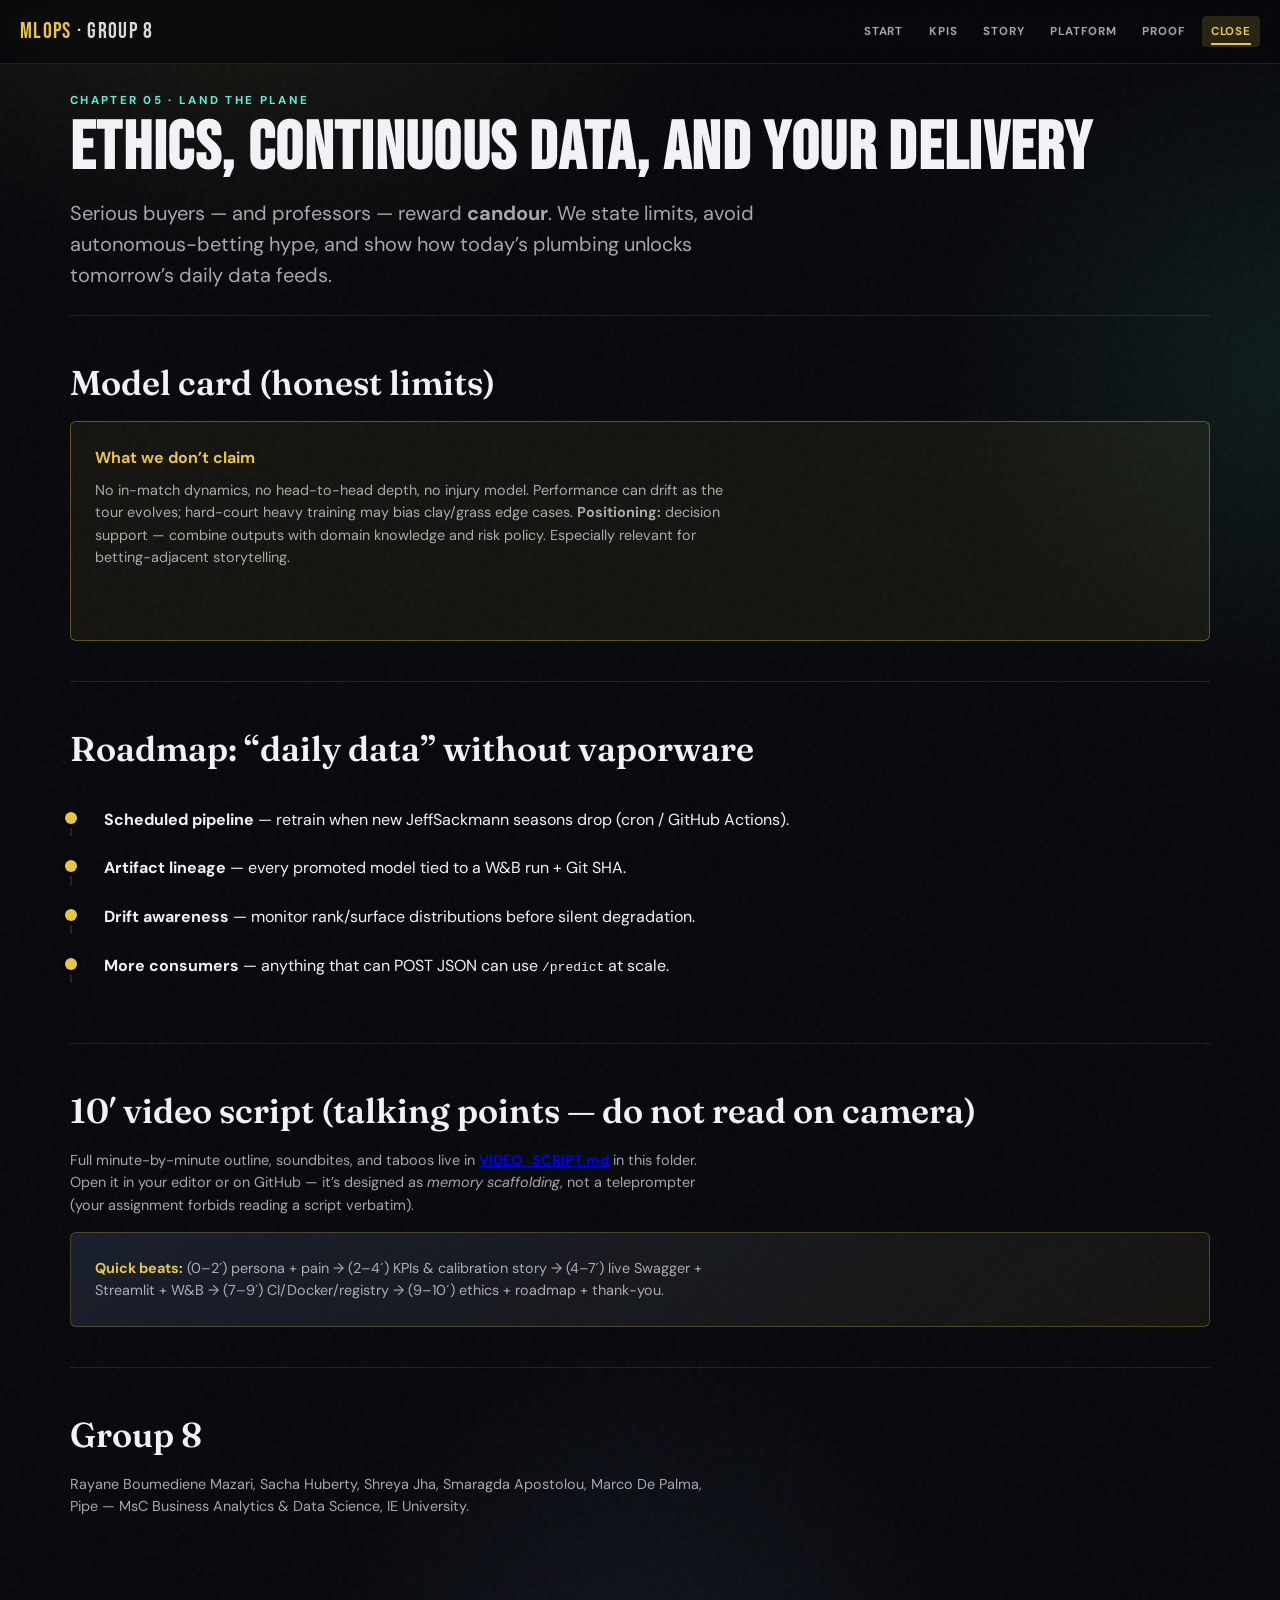
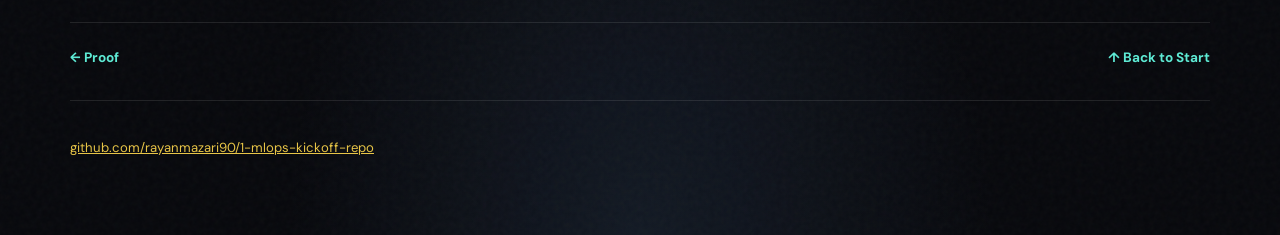
==== docs/presentation/close.html @ e988602b "docs(presentation): multipage deck, KPI storytelling, animations, video script - Split into index, k" ====
<!DOCTYPE html>
<html lang="en">
<head>
  <meta charset="UTF-8" />
  <meta name="viewport" content="width=device-width, initial-scale=1" />
  <title>Close — Ethics, roadmap, script</title>
  <link rel="preconnect" href="https://fonts.googleapis.com" />
  <link rel="preconnect" href="https://fonts.gstatic.com" crossorigin />
  <link href="https://fonts.googleapis.com/css2?family=Bebas+Neue&family=DM+Sans:ital,opsz,wght@0,9..40,400;0,9..40,600;0,9..40,700&family=Fraunces:ital,opsz,wght@0,9..144,500;0,9..144,600&family=IBM+Plex+Mono:wght@400;500&display=swap" rel="stylesheet" />
  <link rel="stylesheet" href="assets/styles.css" />
</head>
<body data-page="close">
  <nav class="site-nav" aria-label="Chapters">
    <a class="brand" href="index.html">MLOps <span>· Group 8</span></a>
    <div class="nav-chapters">
      <a href="index.html">Start</a>
      <a href="kpi.html">KPIs</a>
      <a href="story.html">Story</a>
      <a href="platform.html">Platform</a>
      <a href="proof.html">Proof</a>
      <a href="close.html">Close</a>
    </div>
  </nav>

  <div class="shell">
    <header class="reveal" style="padding-top: 0.5rem;">
      <p class="kicker">Chapter 05 · Land the plane</p>
      <h1>Ethics, continuous data, and your delivery</h1>
      <p class="lead">
        Serious buyers — and professors — reward <strong>candour</strong>. We state limits, avoid autonomous-betting hype, and show how today’s plumbing unlocks tomorrow’s daily data feeds.
      </p>
    </header>

    <section class="page-section reveal">
      <h2>Model card (honest limits)</h2>
      <div class="pain-box" style="border-color: rgba(232, 197, 71, 0.35); background: rgba(232, 197, 71, 0.06);">
        <h3 style="color: var(--gold);">What we don’t claim</h3>
        <p class="p-small" style="margin: 0;">
          No in-match dynamics, no head-to-head depth, no injury model. Performance can drift as the tour evolves; hard-court heavy training may bias clay/grass edge cases.
          <strong>Positioning:</strong> decision support — combine outputs with domain knowledge and risk policy. Especially relevant for betting-adjacent storytelling.
        </p>
      </div>
    </section>

    <section class="page-section reveal">
      <h2>Roadmap: “daily data” without vaporware</h2>
      <ul class="story-timeline">
        <li><strong>Scheduled pipeline</strong> — retrain when new JeffSackmann seasons drop (cron / GitHub Actions).</li>
        <li><strong>Artifact lineage</strong> — every promoted model tied to a W&amp;B run + Git SHA.</li>
        <li><strong>Drift awareness</strong> — monitor rank/surface distributions before silent degradation.</li>
        <li><strong>More consumers</strong> — anything that can POST JSON can use <code>/predict</code> at scale.</li>
      </ul>
    </section>

    <section class="page-section reveal">
      <h2>10′ video script (talking points — do not read on camera)</h2>
      <p class="p-small">
        Full minute-by-minute outline, soundbites, and taboos live in <strong><a href="VIDEO_SCRIPT.md">VIDEO_SCRIPT.md</a></strong> in this folder.
        Open it in your editor or on GitHub — it’s designed as <em>memory scaffolding</em>, not a teleprompter (your assignment forbids reading a script verbatim).
      </p>
      <div class="kpi-northstar" style="margin-top: 1rem;">
        <p class="p-small" style="margin: 0;">
          <strong>Quick beats:</strong> (0–2′) persona + pain → (2–4′) KPIs &amp; calibration story → (4–7′) live Swagger + Streamlit + W&amp;B → (7–9′) CI/Docker/registry → (9–10′) ethics + roadmap + thank-you.
        </p>
      </div>
    </section>

    <section class="page-section reveal">
      <h2>Group 8</h2>
      <p class="p-small">
        Rayane Boumediene Mazari, Sacha Huberty, Shreya Jha, Smaragda Apostolou, Marco De Palma, Pipe — MsC Business Analytics &amp; Data Science, IE University.
      </p>
    </section>

    <div class="pager">
      <a href="proof.html">← Proof</a>
      <a href="index.html">↑ Back to Start</a>
    </div>

    <footer class="site-footer">
      <p>
        <a href="https://github.com/rayanmazari90/1-mlops-kickoff-repo" target="_blank" rel="noopener">github.com/rayanmazari90/1-mlops-kickoff-repo</a>
      </p>
    </footer>
  </div>
  <script src="assets/app.js" defer></script>
</body>
</html>
---- docs/presentation/assets/styles.css ----
/* Tennis MLOps — multipage presentation (Group 8) */
:root {
  --bg-deep: #07080c;
  --bg-card: rgba(18, 22, 32, 0.85);
  --bg-elevated: rgba(28, 34, 48, 0.92);
  --line: #f0f2f6;
  --muted: rgba(240, 242, 246, 0.68);
  --gold: #e8c547;
  --gold-dim: rgba(232, 197, 71, 0.15);
  --cyan: #5eead4;
  --danger: #f87171;
  --success: #4ade80;
  --border: rgba(240, 242, 246, 0.1);
  --font-display: "Bebas Neue", sans-serif;
  --font-body: "DM Sans", system-ui, sans-serif;
  --font-serif: "Fraunces", Georgia, serif;
  --font-mono: "IBM Plex Mono", ui-monospace, monospace;
  --radius: 6px;
  --nav-h: 64px;
  --ease-out: cubic-bezier(0.22, 1, 0.36, 1);
}

*, *::before, *::after { box-sizing: border-box; }
html { scroll-behavior: smooth; }

@media (prefers-reduced-motion: reduce) {
  html { scroll-behavior: auto; }
  *, *::before, *::after {
    animation-duration: 0.01ms !important;
    animation-iteration-count: 1 !important;
    transition-duration: 0.01ms !important;
  }
}

body {
  margin: 0;
  font-family: var(--font-body);
  font-weight: 400;
  color: var(--line);
  background: var(--bg-deep);
  line-height: 1.55;
  overflow-x: hidden;
  min-height: 100vh;
  animation: pageEnter 0.55s var(--ease-out) both;
}

@keyframes pageEnter {
  from { opacity: 0; filter: blur(6px); }
  to { opacity: 1; filter: blur(0); }
}

body::before {
  content: "";
  position: fixed;
  inset: 0;
  background:
    radial-gradient(ellipse 80% 50% at 20% -10%, rgba(232, 197, 71, 0.12), transparent 50%),
    radial-gradient(ellipse 60% 40% at 100% 20%, rgba(94, 234, 212, 0.08), transparent 45%),
    radial-gradient(ellipse 50% 50% at 50% 100%, rgba(61, 90, 128, 0.2), transparent 55%);
  pointer-events: none;
  z-index: 0;
}

body::after {
  content: "";
  position: fixed;
  inset: 0;
  background-image: url("data:image/svg+xml,%3Csvg viewBox='0 0 256 256' xmlns='http://www.w3.org/2000/svg'%3E%3Cfilter id='n'%3E%3CfeTurbulence type='fractalNoise' baseFrequency='0.9' numOctaves='4' stitchTiles='stitch'/%3E%3C/filter%3E%3Crect width='100%25' height='100%25' filter='url(%23n)' opacity='0.035'/%3E%3C/svg%3E");
  pointer-events: none;
  z-index: 0;
}

.shell {
  position: relative;
  z-index: 1;
  max-width: 1180px;
  margin: 0 auto;
  padding: 0 1.25rem 4rem;
  padding-top: calc(var(--nav-h) + 0.5rem);
}

/* ——— Nav ——— */
.site-nav {
  position: fixed;
  top: 0;
  left: 0;
  right: 0;
  z-index: 200;
  height: var(--nav-h);
  display: flex;
  align-items: center;
  justify-content: space-between;
  gap: 1rem;
  padding: 0 1.25rem;
  background: rgba(7, 8, 12, 0.82);
  backdrop-filter: blur(14px);
  border-bottom: 1px solid var(--border);
}

.site-nav .brand {
  font-family: var(--font-display);
  font-size: 1.35rem;
  letter-spacing: 0.06em;
  color: var(--gold);
  text-decoration: none;
  white-space: nowrap;
}

.site-nav .brand span { color: var(--line); font-weight: 400; opacity: 0.9; }

.nav-chapters {
  display: flex;
  flex-wrap: wrap;
  gap: 0.25rem 0.5rem;
  justify-content: flex-end;
}

.nav-chapters a {
  position: relative;
  font-size: 0.72rem;
  font-weight: 700;
  letter-spacing: 0.08em;
  text-transform: uppercase;
  color: var(--muted);
  text-decoration: none;
  padding: 0.4rem 0.55rem;
  border-radius: 4px;
  transition: color 0.2s, background 0.2s;
}

.nav-chapters a::after {
  content: "";
  position: absolute;
  left: 50%;
  bottom: 2px;
  width: 0;
  height: 2px;
  background: var(--gold);
  transition: width 0.25s var(--ease-out), left 0.25s var(--ease-out);
}

.nav-chapters a:hover { color: var(--line); background: rgba(232, 197, 71, 0.08); }
.nav-chapters a:hover::after { width: 70%; left: 15%; }

body[data-page="home"] .nav-chapters a[href="index.html"],
body[data-page="kpi"] .nav-chapters a[href="kpi.html"],
body[data-page="story"] .nav-chapters a[href="story.html"],
body[data-page="platform"] .nav-chapters a[href="platform.html"],
body[data-page="proof"] .nav-chapters a[href="proof.html"],
body[data-page="close"] .nav-chapters a[href="close.html"] {
  color: var(--gold);
  background: var(--gold-dim);
}
body[data-page="home"] .nav-chapters a[href="index.html"]::after,
body[data-page="kpi"] .nav-chapters a[href="kpi.html"]::after,
body[data-page="story"] .nav-chapters a[href="story.html"]::after,
body[data-page="platform"] .nav-chapters a[href="platform.html"]::after,
body[data-page="proof"] .nav-chapters a[href="proof.html"]::after,
body[data-page="close"] .nav-chapters a[href="close.html"]::after {
  width: 70%;
  left: 15%;
}

@media (max-width: 900px) {
  .nav-chapters { max-width: 65vw; justify-content: flex-end; }
}

/* ——— Type ——— */
.kicker {
  font-size: 0.72rem;
  font-weight: 800;
  letter-spacing: 0.2em;
  text-transform: uppercase;
  color: var(--cyan);
  margin-bottom: 0.5rem;
}

h1 {
  font-family: var(--font-display);
  font-size: clamp(2.5rem, 7vw, 4.25rem);
  line-height: 0.95;
  letter-spacing: 0.02em;
  margin: 0 0 1rem;
  color: var(--line);
}

h2 {
  font-family: var(--font-serif);
  font-size: clamp(1.5rem, 3.2vw, 2.15rem);
  font-weight: 600;
  margin: 0 0 0.75rem;
  color: var(--line);
}

h3 {
  font-size: 1rem;
  font-weight: 700;
  margin: 0 0 0.5rem;
  color: var(--gold);
}

.lead {
  font-size: clamp(1.05rem, 2vw, 1.25rem);
  color: var(--muted);
  max-width: 52ch;
  margin: 0 0 1.5rem;
}

.p-small { font-size: 0.9rem; color: var(--muted); margin: 0 0 1rem; max-width: 65ch; }

/* ——— Hero home ——— */
.hero-home {
  padding: 2rem 0 3rem;
  position: relative;
}

.hero-orbs {
  position: absolute;
  right: -5%;
  top: 10%;
  width: min(420px, 90vw);
  height: min(420px, 90vw);
  pointer-events: none;
  opacity: 0.5;
}

.hero-orbs .orb {
  position: absolute;
  border-radius: 50%;
  filter: blur(60px);
  animation: orbFloat 8s ease-in-out infinite;
}
.hero-orbs .orb:nth-child(1) {
  width: 200px; height: 200px;
  background: rgba(232, 197, 71, 0.35);
  left: 20%; top: 10%;
  animation-delay: 0s;
}
.hero-orbs .orb:nth-child(2) {
  width: 160px; height: 160px;
  background: rgba(94, 234, 212, 0.25);
  right: 10%; top: 40%;
  animation-delay: -3s;
}
.hero-orbs .orb:nth-child(3) {
  width: 120px; height: 120px;
  background: rgba(248, 113, 113, 0.2);
  left: 40%; bottom: 10%;
  animation-delay: -5s;
}

@keyframes orbFloat {
  0%, 100% { transform: translate(0, 0) scale(1); }
  50% { transform: translate(12px, -18px) scale(1.05); }
}

.badge-row {
  display: inline-flex;
  align-items: center;
  gap: 0.5rem;
  flex-wrap: wrap;
  margin-bottom: 1.25rem;
}

.badge {
  font-size: 0.68rem;
  font-weight: 800;
  letter-spacing: 0.14em;
  text-transform: uppercase;
  padding: 0.4rem 0.75rem;
  border: 1px solid var(--border);
  border-radius: 999px;
  background: var(--bg-elevated);
  animation: fadeUp 0.7s var(--ease-out) both;
}

.badge.gold { border-color: rgba(232, 197, 71, 0.4); color: var(--gold); }

@keyframes fadeUp {
  from { opacity: 0; transform: translateY(20px); }
  to { opacity: 1; transform: translateY(0); }
}

.stagger > * { animation: fadeUp 0.65s var(--ease-out) both; }
.stagger > *:nth-child(1) { animation-delay: 0.05s; }
.stagger > *:nth-child(2) { animation-delay: 0.12s; }
.stagger > *:nth-child(3) { animation-delay: 0.2s; }
.stagger > *:nth-child(4) { animation-delay: 0.28s; }

/* ——— Chapter grid ——— */
.chapter-grid {
  display: grid;
  grid-template-columns: repeat(auto-fit, minmax(260px, 1fr));
  gap: 1rem;
  margin-top: 2rem;
}

.chapter-card {
  display: block;
  padding: 1.35rem 1.5rem;
  background: var(--bg-card);
  border: 1px solid var(--border);
  border-radius: var(--radius);
  text-decoration: none;
  color: inherit;
  transition: transform 0.35s var(--ease-out), border-color 0.25s, box-shadow 0.35s;
  position: relative;
  overflow: hidden;
}

.chapter-card::before {
  content: "";
  position: absolute;
  inset: 0;
  background: linear-gradient(135deg, rgba(232, 197, 71, 0.08), transparent 55%);
  opacity: 0;
  transition: opacity 0.35s;
}

.chapter-card:hover {
  transform: translateY(-6px) rotate(-0.5deg);
  border-color: rgba(232, 197, 71, 0.45);
  box-shadow: 0 20px 50px rgba(0, 0, 0, 0.45);
}

.chapter-card:hover::before { opacity: 1; }

.chapter-card .num {
  font-family: var(--font-display);
  font-size: 2.5rem;
  color: rgba(232, 197, 71, 0.25);
  line-height: 1;
  margin-bottom: 0.25rem;
}

.chapter-card h3 { font-family: var(--font-serif); font-size: 1.2rem; color: var(--line); margin-bottom: 0.35rem; }
.chapter-card p { font-size: 0.88rem; color: var(--muted); margin: 0; }
.chapter-card .go {
  margin-top: 1rem;
  font-size: 0.75rem;
  font-weight: 800;
  letter-spacing: 0.12em;
  text-transform: uppercase;
  color: var(--cyan);
}

/* ——— Sections ——— */
.page-section {
  padding: 2.5rem 0;
  border-top: 1px solid var(--border);
}

/* ——— KPI ——— */
.kpi-hero {
  display: grid;
  grid-template-columns: 1fr 1fr;
  gap: 2rem;
  align-items: start;
  margin-bottom: 2rem;
}
@media (max-width: 820px) { .kpi-hero { grid-template-columns: 1fr; } }

.kpi-northstar {
  padding: 1.5rem;
  background: linear-gradient(145deg, var(--bg-elevated), rgba(232, 197, 71, 0.06));
  border: 1px solid rgba(232, 197, 71, 0.25);
  border-radius: var(--radius);
}

.kpi-northstar strong { color: var(--gold); }

.kpi-grid {
  display: grid;
  grid-template-columns: repeat(auto-fit, minmax(160px, 1fr));
  gap: 0.75rem;
}

.kpi-tile {
  background: var(--bg-card);
  border: 1px solid var(--border);
  border-radius: var(--radius);
  padding: 1.1rem;
  text-align: center;
  transition: border-color 0.25s, transform 0.25s var(--ease-out);
}

.kpi-tile:hover {
  border-color: rgba(94, 234, 212, 0.35);
  transform: scale(1.02);
}

.kpi-tile .value {
  font-family: var(--font-display);
  font-size: 2rem;
  color: var(--gold);
  line-height: 1.1;
}

.kpi-tile .unit { font-size: 0.7rem; color: var(--muted); text-transform: uppercase; letter-spacing: 0.1em; }
.kpi-tile .label { font-size: 0.82rem; color: var(--muted); margin-top: 0.35rem; }

.kpi-table-wrap {
  overflow-x: auto;
  margin-top: 1.5rem;
  border-radius: var(--radius);
  border: 1px solid var(--border);
}

table.kpi-table {
  width: 100%;
  border-collapse: collapse;
  font-size: 0.85rem;
}

.kpi-table th,
.kpi-table td {
  padding: 0.85rem 1rem;
  text-align: left;
  border-bottom: 1px solid var(--border);
}

.kpi-table th {
  background: rgba(0, 0, 0, 0.35);
  color: var(--cyan);
  font-size: 0.72rem;
  letter-spacing: 0.06em;
  text-transform: uppercase;
}

.kpi-table tr:last-child td { border-bottom: none; }

.kpi-table .metric-name { font-weight: 700; color: var(--line); }
.kpi-table .pos { color: var(--success); }
.kpi-table .neg { color: var(--danger); }

/* ——— Story split ——— */
.split-drama {
  display: grid;
  grid-template-columns: 1fr 1fr;
  gap: 1rem;
  margin-top: 1.5rem;
}
@media (max-width: 768px) { .split-drama { grid-template-columns: 1fr; } }

.pain-box, .gain-box {
  padding: 1.5rem;
  border-radius: var(--radius);
  min-height: 220px;
}

.pain-box {
  background: rgba(248, 113, 113, 0.08);
  border: 1px solid rgba(248, 113, 113, 0.25);
}

.gain-box {
  background: rgba(74, 222, 128, 0.06);
  border: 1px solid rgba(74, 222, 128, 0.22);
}

.pain-box h3 { color: var(--danger); }
.gain-box h3 { color: var(--success); }

.story-timeline {
  margin-top: 2rem;
  padding-left: 0;
  list-style: none;
}

.story-timeline li {
  position: relative;
  padding-left: 2rem;
  margin-bottom: 1.25rem;
  border-left: 2px solid var(--border);
  padding-bottom: 0.25rem;
}

.story-timeline li::before {
  content: "";
  position: absolute;
  left: -7px;
  top: 4px;
  width: 12px;
  height: 12px;
  background: var(--gold);
  border-radius: 50%;
  box-shadow: 0 0 0 4px var(--bg-deep);
}

/* ——— Platform arch ——— */
.arch-block {
  font-family: var(--font-mono);
  font-size: clamp(0.58rem, 1.2vw, 0.72rem);
  line-height: 1.45;
  background: rgba(0, 0, 0, 0.4);
  border: 1px solid var(--border);
  border-radius: var(--radius);
  padding: 1.25rem;
  overflow-x: auto;
  white-space: pre;
  color: var(--muted);
}

.module-grid {
  display: grid;
  grid-template-columns: repeat(auto-fit, minmax(200px, 1fr));
  gap: 0.65rem;
  margin-top: 1rem;
}

.module-pill {
  padding: 0.65rem 0.85rem;
  background: var(--bg-card);
  border: 1px solid var(--border);
  border-radius: 4px;
  font-size: 0.82rem;
}

.module-pill code { color: var(--cyan); font-size: 0.78rem; }

/* ——— Proof links ——— */
.link-grid {
  display: grid;
  grid-template-columns: repeat(auto-fit, minmax(280px, 1fr));
  gap: 0.75rem;
}

.link-card {
  display: block;
  padding: 1.2rem 1.35rem;
  background: var(--bg-card);
  border: 1px solid var(--border);
  border-radius: var(--radius);
  text-decoration: none;
  color: inherit;
  transition: transform 0.3s var(--ease-out), border-color 0.25s;
}

.link-card:hover {
  transform: translateX(6px);
  border-color: rgba(232, 197, 71, 0.4);
}

.link-card strong { display: block; color: var(--line); margin-bottom: 0.25rem; }
.link-card span { font-size: 0.8rem; color: var(--muted); word-break: break-all; }

/* ——— Reveal on scroll ——— */
.reveal {
  opacity: 0;
  transform: translateY(28px);
  transition: opacity 0.7s var(--ease-out), transform 0.7s var(--ease-out);
}

.reveal.is-visible {
  opacity: 1;
  transform: translateY(0);
}

.reveal-stagger > *:nth-child(1) { transition-delay: 0s; }
.reveal-stagger > *:nth-child(2) { transition-delay: 0.08s; }
.reveal-stagger > *:nth-child(3) { transition-delay: 0.16s; }
.reveal-stagger > *:nth-child(4) { transition-delay: 0.24s; }
.reveal-stagger > *:nth-child(5) { transition-delay: 0.32s; }
.reveal-stagger > *:nth-child(6) { transition-delay: 0.4s; }

/* ——— Pagination ——— */
.pager {
  display: flex;
  justify-content: space-between;
  align-items: center;
  gap: 1rem;
  margin-top: 3rem;
  padding-top: 1.5rem;
  border-top: 1px solid var(--border);
  flex-wrap: wrap;
}

.pager a {
  font-weight: 700;
  font-size: 0.85rem;
  color: var(--cyan);
  text-decoration: none;
  display: inline-flex;
  align-items: center;
  gap: 0.35rem;
}

.pager a:hover { color: var(--gold); }

.pager .muted { font-size: 0.8rem; color: var(--muted); }

/* ——— Footer ——— */
.site-footer {
  margin-top: 2rem;
  padding-top: 1.5rem;
  font-size: 0.82rem;
  color: var(--muted);
  border-top: 1px solid var(--border);
}

.site-footer a { color: var(--gold); }
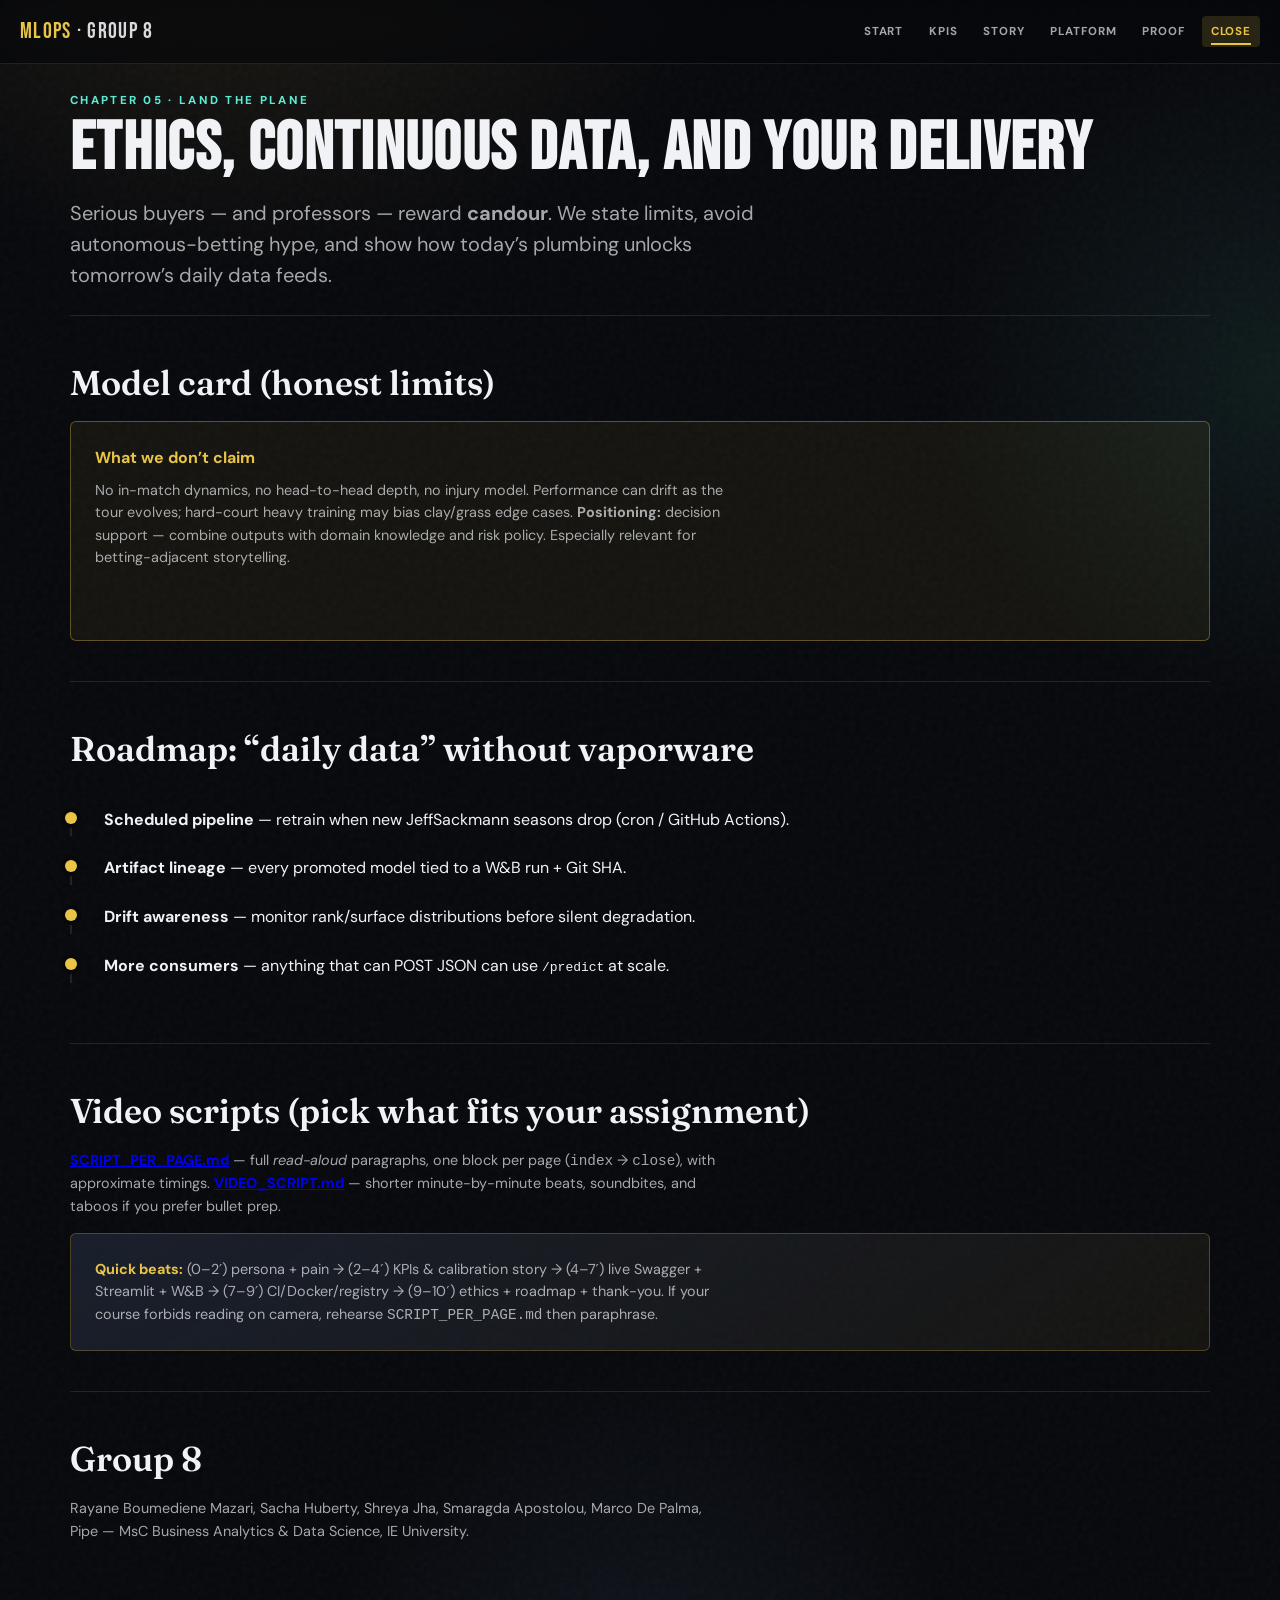
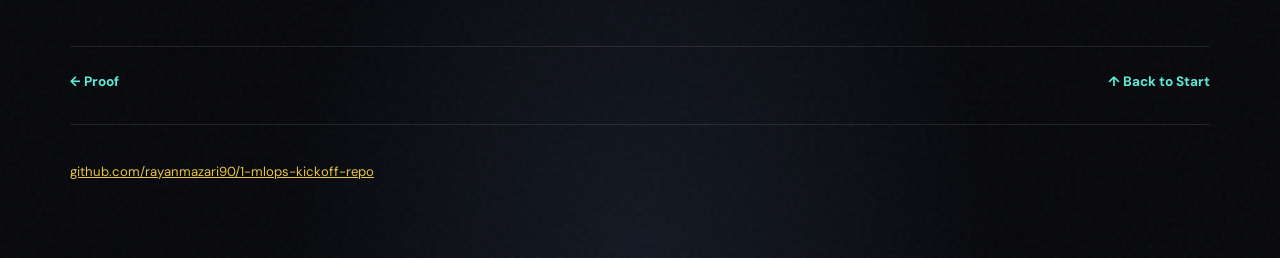
==== commit 117dfa3d: "docs(presentation): add SCRIPT_PER_PAGE.md read-aloud lines per HTML page - Continuous spoken script" ====
--- a/docs/presentation/close.html
+++ b/docs/presentation/close.html
@@ -53,14 +53,14 @@
     </section>
 
     <section class="page-section reveal">
-      <h2>10′ video script (talking points — do not read on camera)</h2>
+      <h2>Video scripts (pick what fits your assignment)</h2>
       <p class="p-small">
-        Full minute-by-minute outline, soundbites, and taboos live in <strong><a href="VIDEO_SCRIPT.md">VIDEO_SCRIPT.md</a></strong> in this folder.
-        Open it in your editor or on GitHub — it’s designed as <em>memory scaffolding</em>, not a teleprompter (your assignment forbids reading a script verbatim).
+        <strong><a href="SCRIPT_PER_PAGE.md">SCRIPT_PER_PAGE.md</a></strong> — full <em>read-aloud</em> paragraphs, one block per page (<code>index</code> → <code>close</code>), with approximate timings.
+        <strong><a href="VIDEO_SCRIPT.md">VIDEO_SCRIPT.md</a></strong> — shorter minute-by-minute beats, soundbites, and taboos if you prefer bullet prep.
       </p>
       <div class="kpi-northstar" style="margin-top: 1rem;">
         <p class="p-small" style="margin: 0;">
-          <strong>Quick beats:</strong> (0–2′) persona + pain → (2–4′) KPIs &amp; calibration story → (4–7′) live Swagger + Streamlit + W&amp;B → (7–9′) CI/Docker/registry → (9–10′) ethics + roadmap + thank-you.
+          <strong>Quick beats:</strong> (0–2′) persona + pain → (2–4′) KPIs &amp; calibration story → (4–7′) live Swagger + Streamlit + W&amp;B → (7–9′) CI/Docker/registry → (9–10′) ethics + roadmap + thank-you. If your course forbids reading on camera, rehearse <code>SCRIPT_PER_PAGE.md</code> then paraphrase.
         </p>
       </div>
     </section>
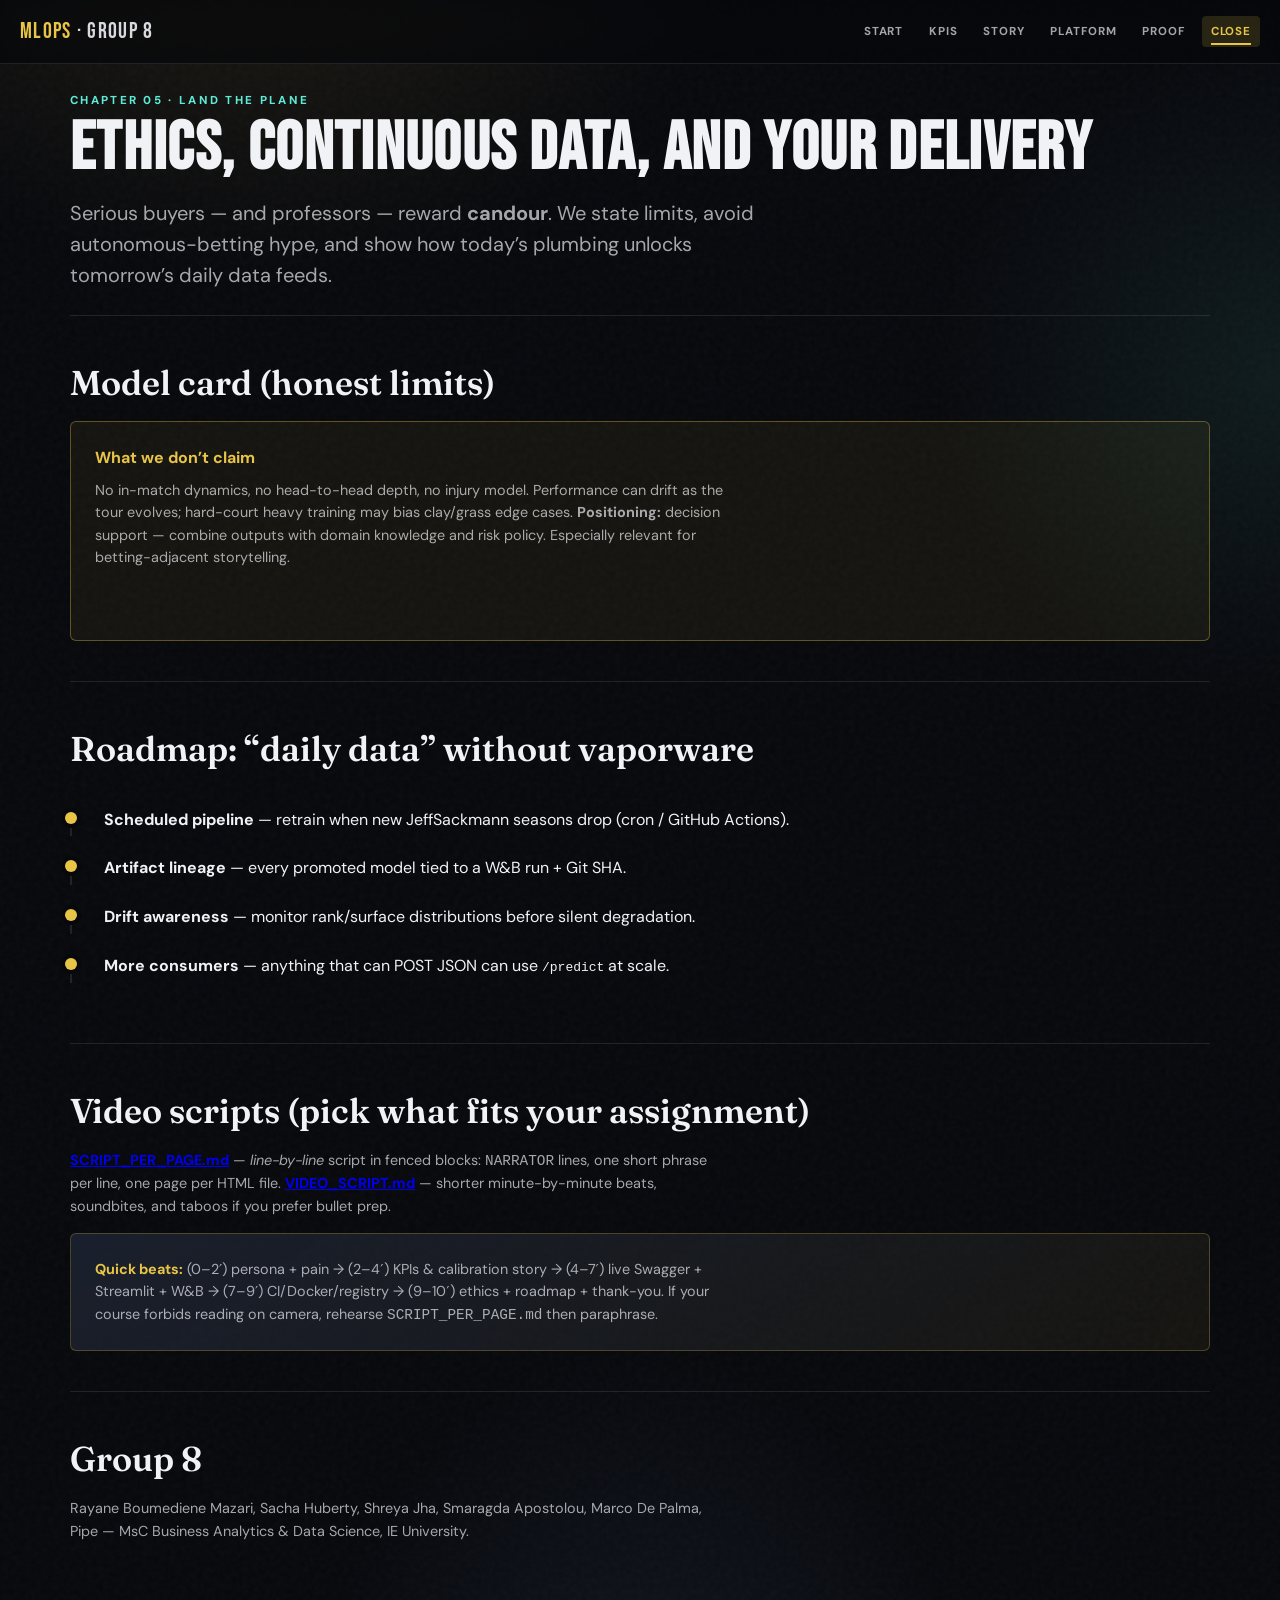
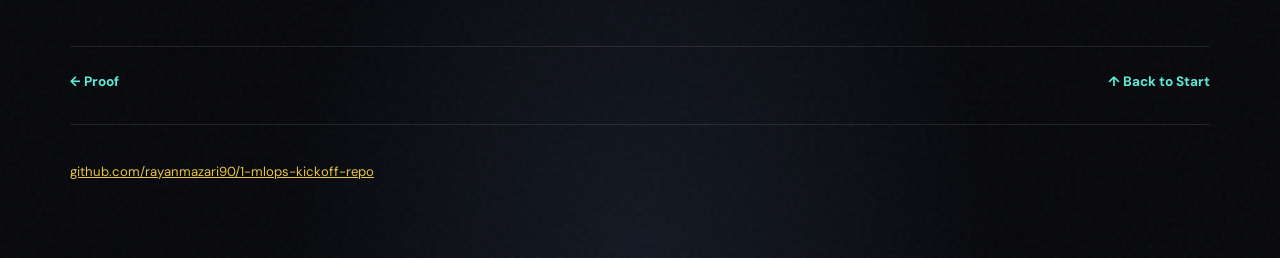
==== commit e9a9e6e9: "docs(presentation): teleprompter-style SCRIPT_PER_PAGE (line-by-line per HTML page) - PAGE 1-6 block" ====
--- a/docs/presentation/close.html
+++ b/docs/presentation/close.html
@@ -55,7 +55,7 @@
     <section class="page-section reveal">
       <h2>Video scripts (pick what fits your assignment)</h2>
       <p class="p-small">
-        <strong><a href="SCRIPT_PER_PAGE.md">SCRIPT_PER_PAGE.md</a></strong> — full <em>read-aloud</em> paragraphs, one block per page (<code>index</code> → <code>close</code>), with approximate timings.
+        <strong><a href="SCRIPT_PER_PAGE.md">SCRIPT_PER_PAGE.md</a></strong> — <em>line-by-line</em> script in fenced blocks: <code>NARRATOR</code> lines, one short phrase per line, one page per HTML file.
         <strong><a href="VIDEO_SCRIPT.md">VIDEO_SCRIPT.md</a></strong> — shorter minute-by-minute beats, soundbites, and taboos if you prefer bullet prep.
       </p>
       <div class="kpi-northstar" style="margin-top: 1rem;">
